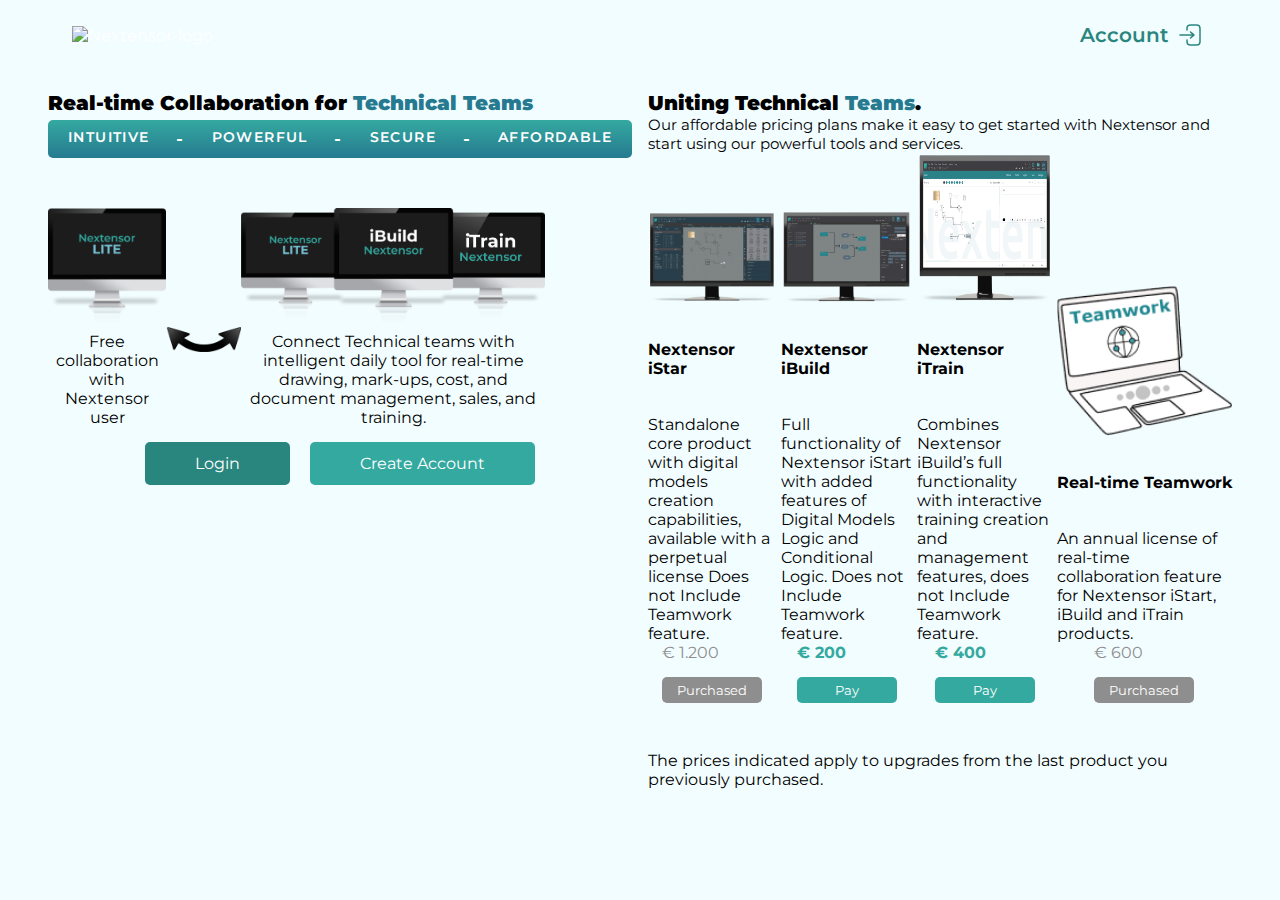
==== index.html @ 0e68fbc5 "first_commit" ====
<!DOCTYPE html>
<html lang="en">
  <head>
    <meta charset="UTF-8" />
    <meta name="viewport" content="width=device-width, initial-scale=1.0" />
    <title>Document</title>
    <link rel="stylesheet" href="./assets/css/style.css" />
  </head>
  <body>
    <section class="header">
      <a href="#"
        ><img
          src="./assets/images/Nextensor_1_UTT_tr 1.png\"
          alt="Nextensor-logo"
      /></a>
      <button class="header-link">
        <a href="#">Account</a>
        <img src="./assets/images/login 1.png" alt="login-logo" />
      </button>
    </section>
    <div class="main">
      <div class="left">
        <div class="l-panel">
          <div class="panelHeader">
            <div class="topHeading">
              <h2>Real-time Collaboration for <span>Technical Teams</span></h2>
            </div>
            <div class="blueBanner">
              <div class="boxbtn">
                <div>
                  <p>IntuItive</p>
                </div>
                <div class="dash-">-</div>
                <div>
                  <p>Powerful</p>
                </div>
                <div class="dash-">-</div>

                <div>
                  <p>Secure</p>
                </div>
                <div class="dash-">-</div>
                <div>
                  <p>Affordable</p>
                </div>
              </div>
            </div>
          </div>
          <div class="imagesBox">
            <div class="imageGroup">
              <div class="img1">
                <img src="./assets/images/Image1.png" alt="" />

                <p>Free collaboration with Nextensor user</p>
              </div>
              <div class="img2arrow">
                <img src="./assets/images/Img2arrow.png" alt="" height="25" />
              </div>
              <div class="img3">
                <img src="./assets/images/Image3.png" alt="" />

                <p>
                  Connect Technical teams with intelligent daily tool for
                  real-time drawing, mark-ups, cost, and document management,
                  sales, and training.
                </p>
              </div>
            </div>
          </div>
          <div class="btnBox">
            <a href="#" class="loginBtn"> Login </a>
            <a href="#" class="createBtn"> Create Account </a>
          </div>
        </div>
      </div>
      <div class="right">
        <div class="right-tittle topHeading">
          <h2 class="">Uniting Technical <span>Teams</span>.</h2>
          <p>
            Our affordable pricing plans make it easy to get started with
            Nextensor and start using our powerful tools and services.
          </p>
        </div>
        <div class="right-picture">
          <div></div>
          <div></div>
        </div>
        <div class="right-cards">
          <div class="card">
            <img src="./assets/images/View_iS 1.png" alt="" />

            <h5>Nextensor iStar</h5>
            <p>
              Standalone core product with digital models creation capabilities,
              available with a perpetual license Does not Include Teamwork
              feature.
            </p>
            <div class="right-card-left rtt-right">
              <span>€ 1.200</span>
              <a href="#">
                <button>Purchased</button>
              </a>
            </div>
          </div>
          <div class="card">
            <img src="./assets/images/View_iB 1.png" alt="" />

            <h5>Nextensor iBuild</h5>
            <p>
              Full functionality of Nextensor iStart with added features of
              Digital Models Logic and Conditional Logic. Does not Include
              Teamwork feature.
            </p>
            <div class="right-card-left top center">
              <span>€ 200</span>
              <button>Pay</button>
            </div>
          </div>
          <div class="card">
            <img
              src="./assets/images/lp3.png"
              alt=""
              width="100%"
              height="150px"
            />
            <h5>Nextensor iTrain</h5>
            <p>
              Combines Nextensor iBuild’s full functionality with interactive
              training creation and management features, does not Include
              Teamwork feature.
            </p>
            <div class="right-card-left center">
              <span>€ 400</span>
              <button>Pay</button>
            </div>
          </div>
          <div class="card rtt-right">
            <img src="./assets/images/teamwork 1.png" alt="" />

            <h5 class="">Real-time Teamwork</h5>
            <p>
              An annual license of real-time collaboration feature for Nextensor
              iStart, iBuild and iTrain products.
            </p>
            <div class="right-card-left">
              <span>€ 600</span>
              <button>Purchased</button>
            </div>
          </div>
        </div>
        <div class="right-prag">
          <p>
            The prices indicated apply to upgrades from the last product you
            previously purchased.
          </p>
        </div>
      </div>
    </div>
  </body>
</html>
---- assets/css/style.css ----
@import url('https://fonts.googleapis.com/css2?family=Montserrat:wght@100;200;300;400;500;600;700;800;900&display=swap');

* {
  font-family: 'Montserrat', sans-serif;
}

.main {
  display: flex;
  width: 100%;
  padding-inline: 2rem;
}

.left {
  flex: 1;
  width: 50%;
  padding-inline: 1rem;
}

.right {
  flex: 1;
  padding-right: 1rem;
  padding-top: 2.5rem;
}

.card img {
  width: 100%;
}


.right-tittle P {
  font-size: 15px;
}

.right-tittle span {
  color: #267A90;
}

.card {
  min-height: 455px;
  display: flex;
  flex-direction: column;
  justify-content: end;
  align-items: center;

}

.right-cards {
  display: flex;
  justify-content: space-between;
  gap: 5px;
}

.card-empty {
  width: 200px;
  height: 150px;
}

.card a {}

.card button {
  margin-top: 15px;
  width: 100px;
  padding-block: 5px;
  border: none;
  border-radius: 5px !important;
  color: #fff;
}

.card h5 {
  font-weight: bold;
  font-size: 16px;
  padding-top: 10px;
}

.card p {
  padding-top: 10px;
}

.right-card-left {
  display: flex;
  flex-direction: column;
}

.center span {
  color: #34a9a0 !important;
  font-weight: bold;
}

.center button {
  background: #34a9a0 !important;
}

.rtt-right h5 {
  white-space: nowrap;
}

.right-card-left span {
  color: #8E8E8E;
}

.rtt-right button {
  background: #8E8E8E !important;
}

.right-prag p {
  margin-top: 3rem;
}

@media (max-width:992px) {
  .main {
    flex-direction: column;
  }

  .right-cards {
    flex-direction: column;
  }
}


/* qa css */

@import url('https://fonts.googleapis.com/css2?family=Montserrat:wght@500;600;700;800&display=swap');

*,
*::before,
*::after {
  box-sizing: border-box;
}

h1,
h2,
h3,
h4,
p {
  margin: 0;
}


*,
*::before,
*::after {
  box-sizing: border-box;
}

h1,
h2,
h3,
h4,
p {
  margin: 0;
}


body {
  background: #F2FDFF;
  font-family: Montserrat;
  margin: 0;

  /* background-image: url(./images/abs1.png);
    background-repeat: no-repeat;
    background-position: top right;
    background-size: cover; */
  position: relative;
}

.AllContent {
  height: 100vh !important;
  /* background-color: rebeccapurple; */
}

main {
  position: relative;
}

main::before {
  content: "";
  width: 100%;
  height: 622px;
  /* height: calc(100dvh - 50px); */
  position: absolute;
  background-image: url(./images/abs1.png);
  background-repeat: no-repeat;
  background-position: top right;
  background-size: cover;
  z-index: -1;

}

/* section 1 .header start */
.header {
  display: flex;
  justify-content: space-between;
  align-items: center;
  padding-inline: 4.5em;
  padding-block-start: 1.2em;
}

.header a img {
  width: 180px;
}

.header-link {
  display: inline-flex;
  gap: 0.75em;
  align-items: center;
  border: 0;
  background-color: transparent;
  cursor: pointer;
}

.header-link a {
  text-decoration: none;
  color: #28867E;
  font-size: 1.25rem;
  font-style: normal;
  font-weight: 600;
  line-height: 1.875rem;
  /* 120% */
}

/* section 1 .header end */

/* section start */
.hero {
  /* padding-inline: 4.5em; */
  /* margin-block: 2em 2.6em; */
  display: flex;
  /* justify-content: space-between; */
  /* align-items: center; */
  /* max-width: 50%; */
  margin: 0px 50px;
  /* width: 80% !important; */
}


.r-panel {
  width: 40%;
  /* margin-right: 80px; */
  /* pad: 100px 20px 100px 0px !important; */
  /* padding: 50px; */
}

.r-form {
  /* margin-right: 80px !important; */
  padding: 1em 1.5em;
  width: 100%;
  background-color: #fff;
  border-radius: 10px;
  filter: drop-shadow(0px 30px 30px rgba(0, 0, 0, 0.06));
}

::placeholder {
  font-family: Montserrat;
}

.r-form>h2 {
  color: #000;
  padding-inline: 0.85em;
  /* text-align: center; */
  font-size: 1.4rem;
  font-style: normal;
  font-weight: 800;
  line-height: normal;
}

.r-form>h2 span {
  color: #267A90;
}

.r-form>p {
  color: #414141;
  padding-inline: 1em;
  margin-block: 0.25em 0.5em;
  font-size: 16px;
  font-style: normal;
  font-weight: 500;
  line-height: normal;
}

.r-form>form {
  padding: 1.2em 1.5em;
  border-radius: 10px;
  background-color: #F8FAFB;
  width: 100%;
  display: inline-flex;
  justify-content: space-between;
  align-items: center;
  flex-wrap: wrap;
  gap: 0.55em;
  row-gap: 0.65em;
}

.r-form>form>h2 {
  display: block;
  width: 90%;
  color: #34A9A0;
  font-size: 18px;
  font-style: normal;
  font-weight: 700;
  line-height: 2.1875rem;
  /* 140% */
}

.inputTop input {
  width: 50.0%;
}

.inputTop {
  display: flex;
  gap: 5px;
  /* flex-wrap: wrap; */
  width: 100%;
}

#company {
  width: 100%;
}

.r-form>form>input,
.r-form>form>.inputTop>input {
  border-radius: 5px;
  border: 0;
  height: 35px;
  padding-left: 1em;
}

.r-form>form>input:nth-child(-n +3) {
  width: 48.5%;
}

.r-form>form>input:nth-child(n +4) {
  width: 100%;
}

.r-form>form>input[type='submit'] {
  background-color: #34A9A0;
  color: #FFF;
  text-align: center;
  font-size: 1.25rem;
  font-style: normal;
  font-weight: 600;
  line-height: 2.1875rem;
  /* 175% */
}

/* section end */

/* Left Section Start */
.l-panel {
  /* border: 2px solid rgba(0, 0, 0, 0.452); */
  width: 100%;
  /* margin-right: 50px; */

}

.panelHeader {
  /* width: 68%; */
  margin-top: 40px;
  margin-bottom: 50px;
}

.topHeading h2 {
  font-weight: 900 !important;
  font-size: 20px !important;
  /* letter-spacing: 1px; */
}

.l-panel h2 span {
  color: #267A90;
}

.boxbtn {
  border-radius: 5px;
  background: linear-gradient(180deg, #34A9A0 0%, #267A90 100%);
  padding: 8px 20px;
  display: flex;
  justify-content: space-between;
  flex-wrap: wrap;
  gap: 5px;
  margin-top: 5px;
}

.boxbtn p {
  color: #FFF;
  font-family: Montserrat;
  font-size: 14px;
  font-style: normal;
  font-weight: 600;
  line-height: normal;
  letter-spacing: 1.4px;
  text-transform: uppercase;
}

.dash- {
  /* padding-top: 15px; */
  color: #FFF;
  font-family: Montserrat;
  font-size: 18px;
  font-style: normal;
  font-weight: 600;
  line-height: normal;
  letter-spacing: 1.4px;
  text-transform: uppercase;
}

.imageGroup {
  display: flex;
  width: 80%;
}

.img1 img,
.img3 img {
  height: 120px;
}

.img2arrow {
  /* background-color: rebeccapurple; */
  display: flex;
  align-items: end;
  margin-bottom: 75px;
}

.imageGroup div p {
  text-align: center;
}

a {
  text-decoration: none;
  color: white;
}

.btnBox {
  display: flex;
  justify-content: center;
  gap: 20px;
  margin: 15px 0px;
}

.loginBtn {
  background-color: #28867E;
  padding: 12px 50px;
  border-radius: 5px;
}

.createBtn {
  background-color: #34A9A0;
  padding: 12px 50px;
  border-radius: 5px;
}

/* Left Section End */

/* section footer start */
footer {
  /* position: absolute;
    bottom: 0; */

  background: #ECF4F5;
  width: 100%;
  padding-inline: 4.5em;
  height: 65px;
  display: inline-flex;
  align-items: center;
  justify-content: center;
}

footer h2 {
  color: #000;
  text-align: center;
  font-size: 0.8rem;
  font-style: normal;
  font-weight: 500;
  line-height: normal;
}

footer h2 a {
  text-decoration: none;
  color: #000;
  height: 65px;
}

/* section footer end */
@media(max-width:576px) {

  .header,
  .hero,
  footer {
    padding-inline: clamp(1em, 1vw, 4.5em) !important;
  }

  .header {
    padding-block-start: 1.5em;
  }

  .header-link a {
    font-size: clamp(1rem, 4vw, 1.5625rem) !important;
  }

  footer h2 {
    font-size: clamp(0.95rem, 1.5vw, 1.25rem) !important;
  }
}

@media(max-width:992px) {
  .header a img {
    width: clamp(150px, 30vw, 356px) !important;
  }

  footer h2 {
    font-size: 1.12rem !important;
  }

  .hero {
    flex-direction: column;
  }
}

@media(max-width:1120px) {

  .hero>div {
    width: 100% !important;
  }

  .r-form>form>input {
    width: 100% !important;
  }
}

@media (min-width : 992px) and (max-width:1200px) {
  .imageGroup {
    /* justify-content: center; */
  }

  .img1 img,
  .img3 img {
    height: 150px;

  }

  .r-form>h2 {
    font-size: 1rem;
  }

  .r-form>p {
    font-size: 0.9rem;
  }
}

@media (max-width:888px) {

  .img1 img,
  .img3 img {
    height: 150px;

  }

  .imageGroup {
    width: 85.0%;
    margin: auto;
  }
}

@media (max-width:768px) {
  .imageGroup {
    flex-direction: column;
    align-items: center;
  }

  .img2arrow {
    margin: 30px 0px;
    transform: rotate(-90deg);
  }

  .img1,
  .img3,
  .img2 {
    display: flex;
    flex-direction: column;
    align-items: center;
  }

  .img1 img {
    height: 200px;
    width: 200px;
  }

  .img3 img {
    height: 200px;
    width: 100%;
  }

  .hero {
    margin: 0px 10px !important;
  }

  .header,
  .hero,
  footer {
    padding: 15px;
  }

  .boxbtn {
    justify-content: center;
  }

  .btnBox a {
    width: 100%;
    text-align: center;
  }

  .btnBox {
    flex-direction: column;
  }

  .r-form {
    padding: 1rem;
  }

  .r-form>form {
    padding: 5px;
  }

  .inputTop input {
    width: 100%;
  }

  .inputTop {
    gap: 10px;
    flex-direction: column;
  }

  footer h2 {
    font-size: 12px !important;
  }

}

@media (max-width:450px) {

  .topHeading h2 {
    font-size: 1.3rem;
  }

  .boxbtn div p {
    font-size: .8rem;
  }

  .img3 img {
    height: 200px;
    width: 130%;
  }

  .r-form>h2 {
    font-size: 1.2rem;
  }

  .r-form>p {
    font-size: .9rem;
  }
}
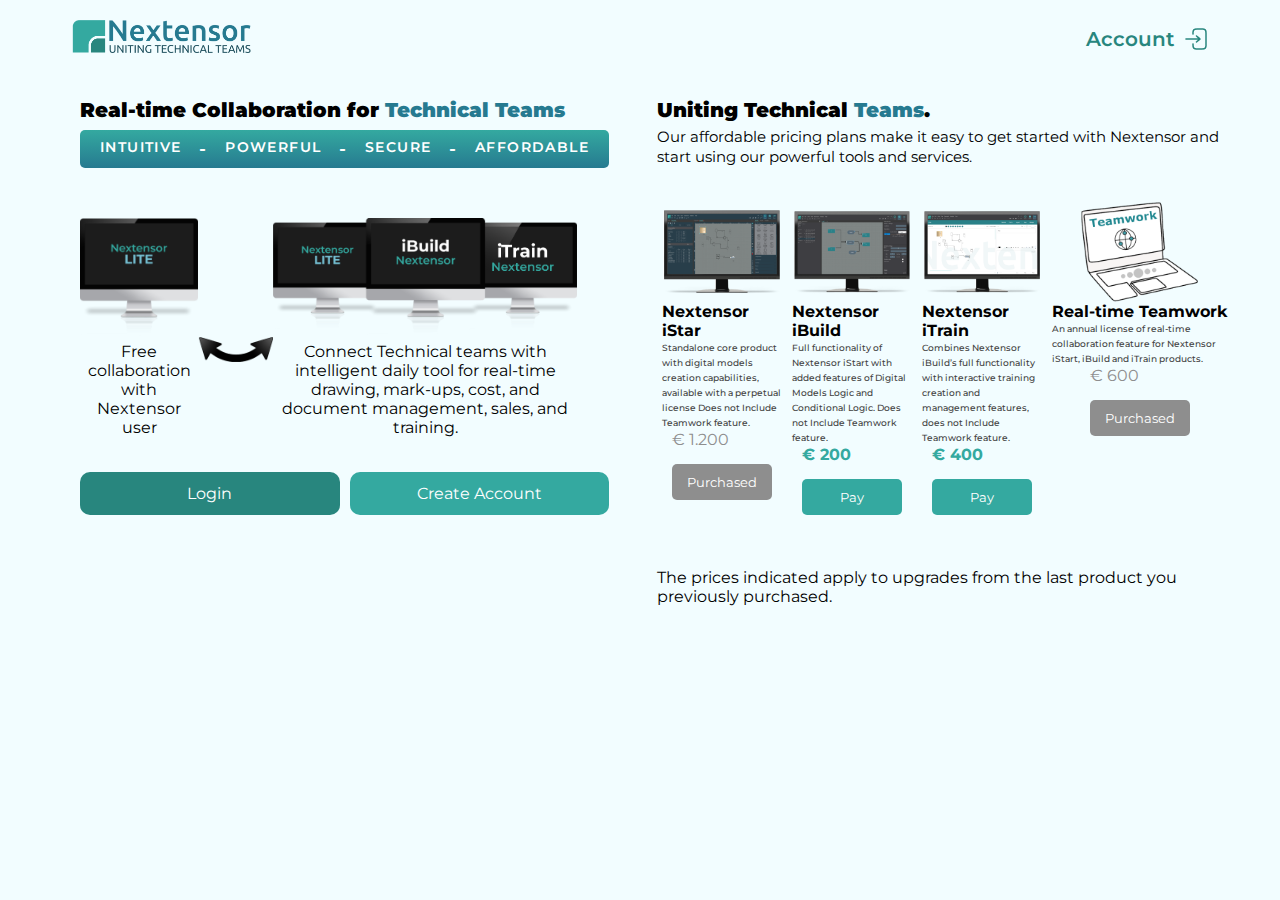
==== commit 44e9b6c8: "changes" ====
--- a/index.html
+++ b/index.html
@@ -10,7 +10,7 @@
     <section class="header">
       <a href="#"
         ><img
-          src="./assets/images/Nextensor_1_UTT_tr 1.png\"
+          src="./assets/images/Nextensor_1_UTT_tr 1.png"
           alt="Nextensor-logo"
       /></a>
       <button class="header-link">
--- a/assets/css/style.css
+++ b/assets/css/style.css
@@ -2,6 +2,9 @@
 
 * {
   font-family: 'Montserrat', sans-serif;
+  padding: 0px;
+  margin: 0px;
+  box-sizing: border-box;
 }
 
 .main {
@@ -12,8 +15,8 @@
 
 .left {
   flex: 1;
-  width: 50%;
-  padding-inline: 1rem;
+  /* width: 50%; */
+  padding-inline: 3rem;
 }
 
 .right {
@@ -23,12 +26,16 @@
 }
 
 .card img {
-  width: 100%;
+  width: 120px;
+  height: 100px;
+  object-fit: contain;
 }
 
 
 .right-tittle P {
   font-size: 15px;
+  line-height: 20px;
+  margin-top: 5px;
 }
 
 .right-tittle span {
@@ -36,18 +43,23 @@
 }
 
 .card {
-  min-height: 455px;
-  display: flex;
+  /* min-height: 100px; */
+  margin-top: 30px;
+  display: flex;
+  padding: 5px;
+  /* height: 200px; */
   flex-direction: column;
-  justify-content: end;
+  position: relative;
+  /* justify-content: end; */
   align-items: center;
 
 }
-
+ 
 .right-cards {
   display: flex;
   justify-content: space-between;
-  gap: 5px;
+/* height: 100px; */
+  /* gap: 5px; */
 }
 
 .card-empty {
@@ -69,11 +81,20 @@
 .card h5 {
   font-weight: bold;
   font-size: 16px;
-  padding-top: 10px;
+  margin: 0px;
+  /* padding-top: 10px; */
 }
 
 .card p {
-  padding-top: 10px;
+  /* padding-top: 10px; */
+   /* overflow: hidden; */
+   color: #414141;
+
+font-family: Montserrat;
+font-size: 9px;
+font-style: normal;
+font-weight: 500;
+line-height: 15px;
 }
 
 .right-card-left {
@@ -88,6 +109,7 @@
 
 .center button {
   background: #34a9a0 !important;
+  padding: 10px ;
 }
 
 .rtt-right h5 {
@@ -100,6 +122,17 @@
 
 .rtt-right button {
   background: #8E8E8E !important;
+  padding: 10px;
+}
+.conpara{
+  color: #000;
+text-align: center;
+font-family: Montserrat;
+font-size: 11px;
+padding-top: 20px;
+font-style: normal;
+font-weight: 500;
+line-height: normal;
 }
 
 .right-prag p {
@@ -377,7 +410,7 @@
   justify-content: space-between;
   flex-wrap: wrap;
   gap: 5px;
-  margin-top: 5px;
+  margin-top: 8px;
 }
 
 .boxbtn p {
@@ -431,21 +464,25 @@
 
 .btnBox {
   display: flex;
-  justify-content: center;
-  gap: 20px;
-  margin: 15px 0px;
+  justify-content: space-between;
+  gap: 10px;
+  margin-top: 35px;
 }
 
 .loginBtn {
   background-color: #28867E;
   padding: 12px 50px;
-  border-radius: 5px;
+  width: 100%;
+  text-align: center;
+  border-radius: 10px;
 }
 
 .createBtn {
   background-color: #34A9A0;
   padding: 12px 50px;
-  border-radius: 5px;
+  width: 100%;
+  text-align: center;
+  border-radius: 10px;
 }
 
 /* Left Section End */
